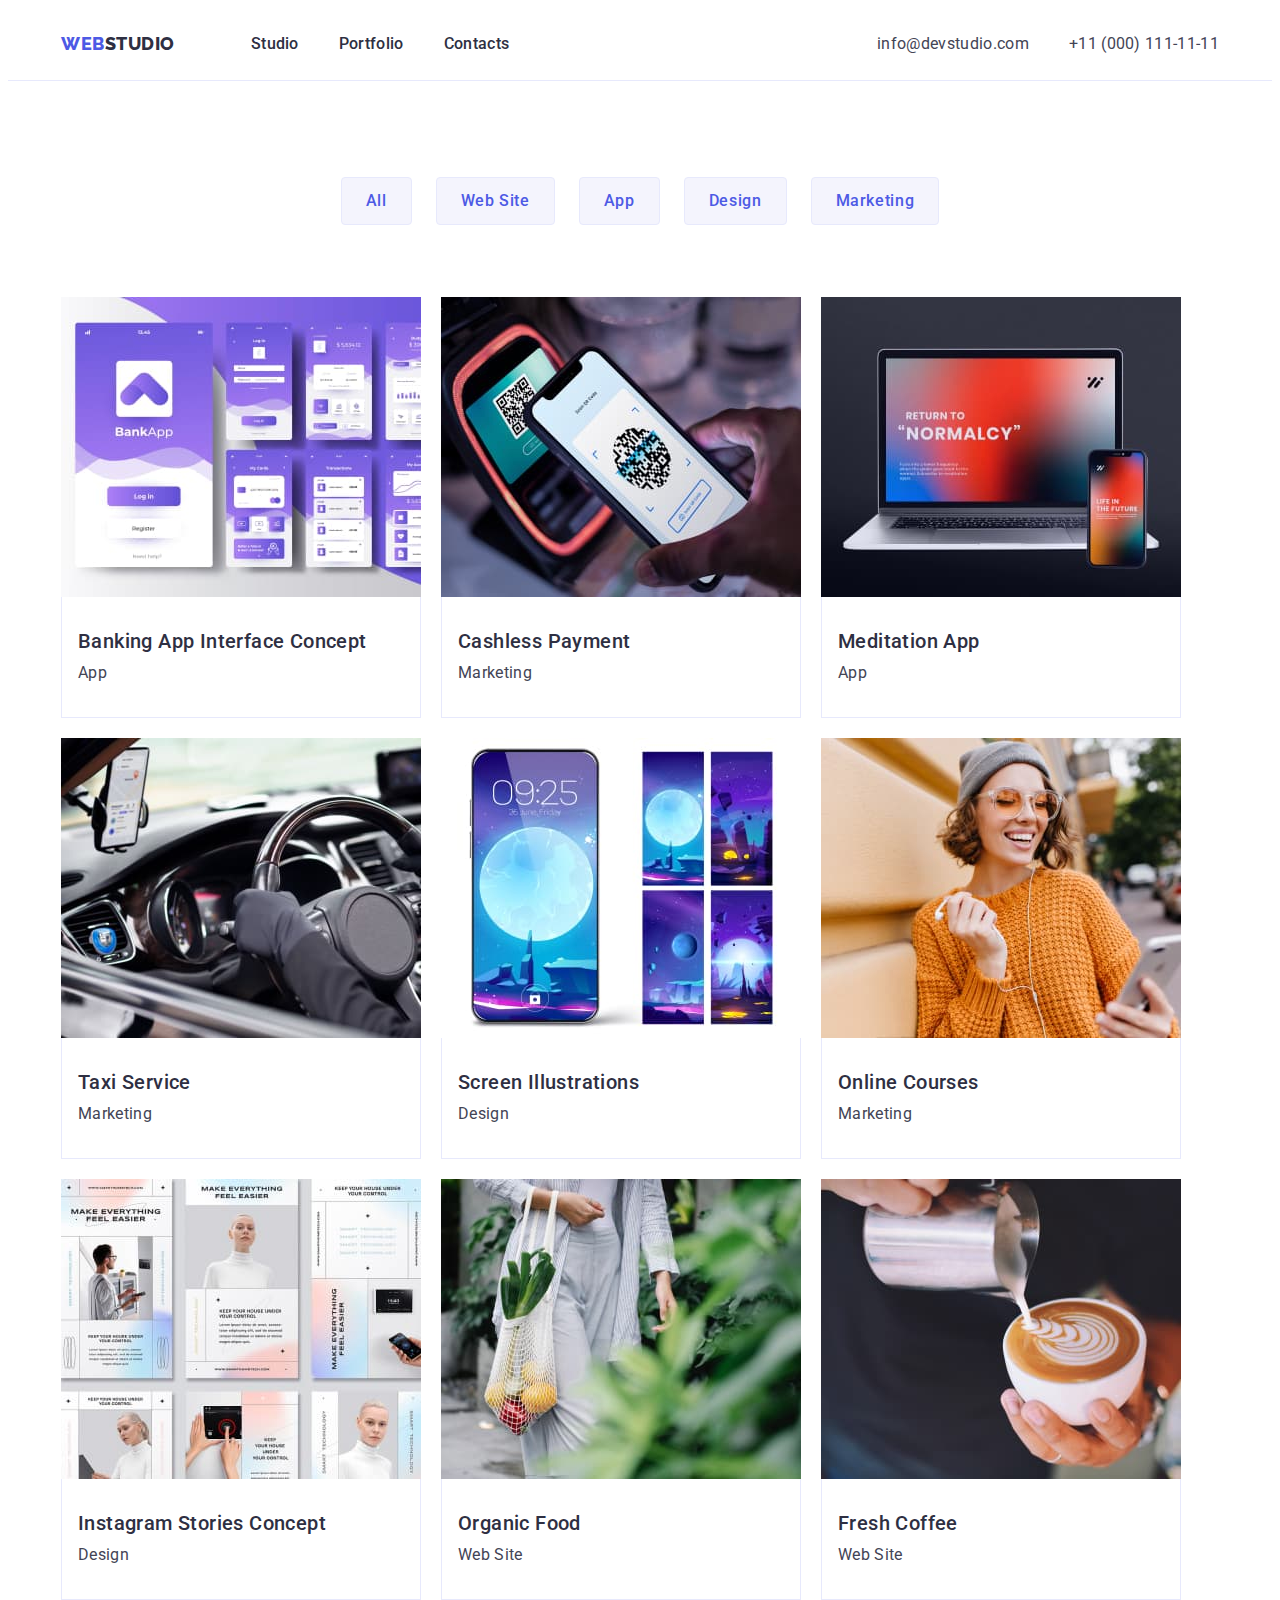
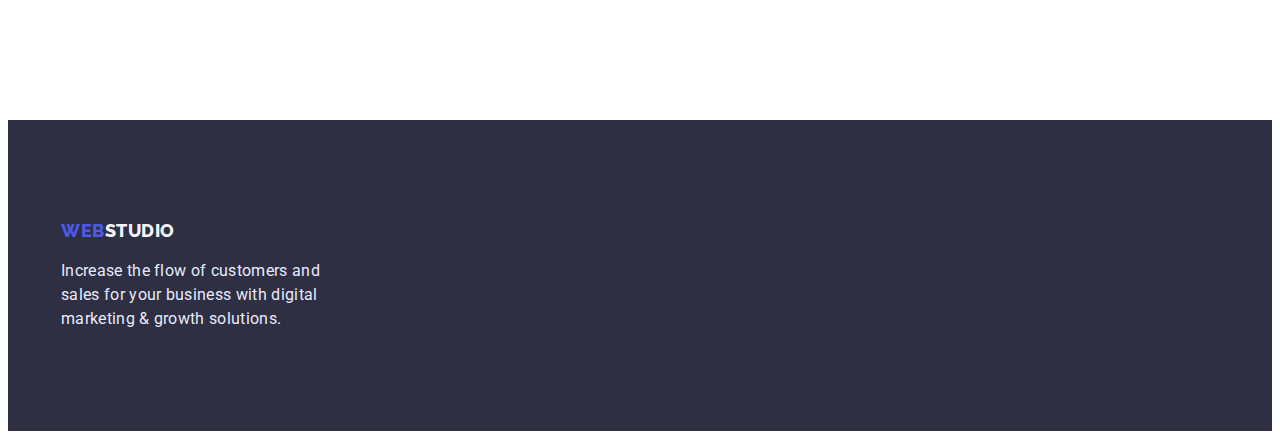
==== portfolio.html @ 16bb2b0f "Initial commit" ====
<!DOCTYPE html>
<html lang="en">
  <head>
    <meta charset="UTF-8" />
    <meta http-equiv="X-UA-Compatible" content="IE=edge" />
    <meta name="viewport" content="width=device-width, initial-scale=1.0" />
    <title>Document</title>
    <link rel="preconnect" href="https://fonts.googleapis.com" />
    <link rel="preconnect" href="https://fonts.gstatic.com" crossorigin />
    <link
      href="https://fonts.googleapis.com/css2?family=Raleway:wght@800&family=Roboto:ital,wght@0,400;0,500;0,700;1,900&display=swap"
      rel="stylesheet"
    />
    <link rel="stylesheet" href="https://cdnjs.cloudflare.com/ajax/libs/modern-normalize/1.1.0/modern-normalize.min.css" integrity="sha512-wpPYUAdjBVSE4KJnH1VR1HeZfpl1ub8YT/NKx4PuQ5NmX2tKuGu6U/JRp5y+Y8XG2tV+wKQpNHVUX03MfMFn9Q==" crossorigin="anonymous" referrerpolicy="no-referrer" />
    <link rel="stylesheet" href="./css/styles.css" />
  </head>
  <body>
    <header class="header">
      <div class="container header-container">
        <nav class="header-container-nav">
          <a class="header-logo link" href="./index.html"
            >Web <span class="header-logo-span">Studio</span></a
          >
          <ul class="header-list list">
            <li>
              <a class="header-link link" href="./index.html">Studio</a>
            </li>
            <li>
              <a class="header-link link" href="./portfolio.html">Portfolio</a>
            </li>
            <li><a class="header-link link" href="">Contacts</a></li>
          </ul>
        </nav>
        <address class="header-adress">
          <ul class="header-adress-list list">
            <li>
              <a
                class="header-adress-link link"
                href="mailto:info@devstudio.com"
                >info@devstudio.com</a
              >
            </li>
            <li>
              <a class="header-adress-link link" href="tel:+110001111111"
                >+11 (000) 111-11-11</a
              >
            </li>
          </ul>
        </address>
      </div>
    </header>
    <main>
      <section class="portfolio">
        <div class="container">
        <h1 class="portfolio-hidden"></h1>
        <ul class="portfolio-btn-list list">
          <li><button class="portfolio-btn" type="button">All</button></li>
          <li><button class="portfolio-btn" type="button">Web Site</button></li>
          <li><button class="portfolio-btn" type="button">App</button></li>
          <li><button class="portfolio-btn" type="button">Design</button></li>
          <li>
            <button class="portfolio-btn" type="button">Marketing</button>
          </li>
        </ul>
        <ul class="portfolio-list list">
          <li><a href="" class="portfolio-link link">
            <img
              src="./images/portfolio-img-1.jpg"
              alt="Bank app"
              width="360"
            />
            <div class="border">
            <h2 class="portfolio-list-title">Banking App Interface Concept</h2>
            <p class="portfolio-list-text">App</p></div>
          </a></li>
          <li><a href="" class="portfolio-link link">
            <img
              src="./images/portfolio-img-2.jpg"
              alt="Cashless payment"
              width="360"
            />
            <div class="border">
            <h2 class="portfolio-list-title">Cashless Payment</h2>
            <p class="portfolio-list-text">Marketing</p></div>
          </a></li>
          <li><a href="" class="portfolio-link link">
            <img
              src="./images/portfolio-img-3.jpg"
              alt="Meditation app"
              width="360"
            />
            <div class="border">
            <h2 class="portfolio-list-title">Meditation App</h2>
            <p class="portfolio-list-text">App</p></div>
          </a></li>
          <li><a href="" class="portfolio-link link">
            <img
              src="./images/portfolio-img-4.jpg"
              alt="Taxi service"
              width="360"
            />
            <div class="border">
            <h2 class="portfolio-list-title">Taxi Service</h2>
            <p class="portfolio-list-text">Marketing</p></div>
          </a></li>
          <li><a href="" class="portfolio-link link">
            <img
              src="./images/portfolio-img-5.jpg"
              alt="Screen illustrations"
              width="360"
            />
            <div class="border">
            <h2 class="portfolio-list-title">Screen Illustrations</h2>
            <p class="portfolio-list-text">Design</p></div>
          </a></li>
          <li><a href="" class="portfolio-link link">
            <img
              src="./images/portfolio-img-6.jpg"
              alt="Online cources"
              width="360"
            />
            <div class="border">
            <h2 class="portfolio-list-title">Online Courses</h2>
            <p class="portfolio-list-text">Marketing</p></div>
          </a></li>
          <li><a href="" class="portfolio-link link">
            <img
              src="./images/portfolio-img-7.jpg"
              alt="Instagram stories"
              width="360"
            />
            <div class="border">
            <h2 class="portfolio-list-title">Instagram Stories Concept</h2>
            <p class="portfolio-list-text">Design</p></div>
          </a></li>
          <li><a href="" class="portfolio-link link">
            <img
              src="./images/portfolio-img-8.jpg"
              alt="Organic food"
              width="360"
            />
            <div class="border">
            <h2 class="portfolio-list-title">Organic Food</h2>
            <p class="portfolio-list-text">Web Site</p></div>
          </a></li>
          <li><a href="" class="portfolio-link link">
            <img
              src="./images/portfolio-img-9.jpg"
              alt="Fresh coffee"
              width="360"
            />
            <div class="border">
            <h2 class="portfolio-list-title">Fresh Coffee</h2>
            <p class="portfolio-list-text">Web Site</p></div>
          </a></li>
        </ul>
        </div>
      </section>
    </main>
    <footer class="footer">
      <div class="container">
        <a class="footer-logo link" href="./index.html"
          >Web <span class="footer-logo-span">Studio</span></a
        >
        <p class="footer-text">
          Increase the flow of customers and sales for your business with
          digital marketing & growth solutions.
        </p>
      </div>
    </footer>
</html>
---- css/styles.css ----
:root {
    --logo-color: #4d5ae5;
    --logo-color-2: #2e2f42;
    --color-3: #404bbf;
    --color-4: #434455;
}

p, h1, h2, h3, h4, h5, h6 {
margin: 0;
}

body {
    font-family: 'Roboto', sans-serif;
    color: #434455;
}

.link {
    text-decoration: none;
}

.list {
    margin: 0;
    padding-left: 0;
    list-style-type: none;
}

img {
    display: block;
    max-width: 100%;
    height: auto;
}

.container {
    width: 1158px;
    padding: 0 15px;
    margin-left: auto;
    margin-right: auto;
}

/* header */

.header {
    text-decoration: none;
    padding: 24px 0;
    border-bottom: 1px solid #E7E9FC;
}

.header-container {
display: flex;
}

.header-container-nav {
    display: flex;
}

.header-logo {
    font-family: 'Raleway', sans-serif;
        font-weight: 800;
        font-size: 18px;
        line-height: 1.17;
        display: flex;
        align-items: center;
        letter-spacing: 0.03em;
        text-transform: uppercase;    
        color: var(--logo-color);
        text-decoration: none;
        margin-right: 76px;
}

.header-logo-span {
    color:var(--logo-color-2); 
}

.header-list {
    display: flex;
    gap: 40px;
}

.header-link {
font-weight: 500;
font-size: 16px;
line-height: 1.5;
letter-spacing: 0.02em;
color: var(--logo-color-2);
}

.header-link:hover,
.header-link:focus {
    color: var(--color-3)
}

.header-adress {
        font-style: normal;
        margin-left: auto;
}

.header-adress-list {
    display: flex;
    gap: 40px;
}

.header-adress-link {
        font-size: 16px;
        line-height: 1.5;
        letter-spacing: 0.02em;
        color: var(--color-4);
        font-style: normal;
}

.header-adress-link:hover,
.header-adress-link:focus {
    color: var(--color-3);
}

/* hero */

.hero {
    background-color: #2e2f42;
    padding: 188px 0;
}

.hero-title {
        font-size: 56px;
        line-height: 1.07;
        text-align: center;
        letter-spacing: 0.02em;
        color: #FFFFFF;
        background-color: #2E2F42;
        width: 496px;
        margin: 0 auto 48px;
}

.hero-btn {
    font-family: 'Roboto', sans-serif;
        font-weight: 500;
        font-size: 16px;
        line-height: 1.5;
        display: flex;
        align-items: center;
        letter-spacing: 0.04em;
        color: #FFFFFF;
        background-color: #4D5AE5;
        box-shadow: 0px 4px 4px rgba(0, 0, 0, 0.15);
        border-radius: 4px;
        border: 0;
        cursor: pointer;
        display: block;
        margin: 0 auto;
        padding: 16px 32px;
}

/* goals */

.goals {
    padding: 114px 0 120px;
}

.goals-title {
    font-weight: 500;
        font-size: 20px;
        line-height: 1.2;
        letter-spacing: 0.02em;
        color: #2E2F42;
        margin-bottom: 8px;
}

.goals-list {
    display: flex;
    gap: 24px;
}

.goals-text {
    font-size: 16px;
        line-height: 1.5;
        letter-spacing: 0.02em;
        color: #434455;
}

/* activities */

.activities {
    padding-bottom: 120px;
}

.activities-title {
    font-size: 36px;
        line-height: 1.11;
        text-align: center;
        letter-spacing: 0.02em;
        text-transform: capitalize;
        color: #2E2F42;
        margin-bottom: 72px;
}

.activities-list {
    display: flex;
    gap: 24px;
}

/* team */

.team {
    padding: 120px 0;
    background-color: #F4F4FD;
}

.team-list {
    display: flex;
    gap: 24px;
}

.team-list > li {
    background: #FFFFFF;
    box-shadow: 0px 1px 6px rgba(46, 47, 66, 0.08), 0px 1px 1px rgba(46, 47, 66, 0.16), 0px 2px 1px rgba(46, 47, 66, 0.08);
    border-radius: 0px 0px 4px 4px;
}

.team-title {
    font-size: 36px;
        line-height: 1.11;
        text-align: center;
        letter-spacing: 0.02em;
        text-transform: capitalize;
        color: #2E2F42;
        margin-bottom: 72px;
}

.team-subtitle {
    font-weight: 500;
        font-size: 20px;
        line-height: 1.2;
        text-align: center;
        letter-spacing: 0.02em;
        color: #2E2F42;
        margin-bottom: 8px;
}


.team-text {
    font-size: 16px;
        line-height: 1.5;
        text-align: center;
        letter-spacing: 0.02em;
        color: #434455;
}

.team-div {
    padding: 32px 0;
}

/* footer */

.footer {
    background-color: #2E2F42;
    padding: 100px 0;
}

.footer-logo {
    font-family: 'Raleway', sans-serif;
        font-weight: 800;
        font-size: 18px;
        line-height: 1.17;
        display: flex;
        align-items: center;
        letter-spacing: 0.03em;
        text-transform: uppercase;
        text-decoration: none;
        color: var(--logo-color);
        margin-bottom: 17.5px;
}

.footer-logo-span {
        color: #F4F4FD;
        text-decoration: none;
}

.footer-text {
    font-size: 16px;
        line-height: 1.5;
        letter-spacing: 0.02em;
        color: #E7E9FC;
        width: 264px;
}

/* portfolio */

.portfolio {
    padding: 96px 0 120px;
}

.portfolio-hidden {
    visibility: hidden;
}

.portfolio-btn {
font-family: 'Roboto', sans-serif;
    font-weight: 500;
    font-size: 16px;
    line-height: 1.5;
    display: flex;
    align-items: center;
    text-align: center;
    letter-spacing: 0.04em;
    color: #4D5AE5;
    min-width: 10px;
    height: 48px;
    background-color: #F4F4FD;
    border: 1px solid #E7E9FC;
    border-radius: 4px;
    cursor: pointer;
    padding: 12px 24px;

}

.portfolio-btn-list {
    display: flex;
    gap: 24px;
    justify-content: center;
    margin-bottom: 72px;
}

.portfolio-list {
    display: flex;
    flex-wrap: wrap;
    gap: 20px;
}

.portfolio-btn:hover,
.portfolio-btn:focus {
    background-color: #404BBF;
        box-shadow: 0px 3px 1px rgba(0, 0, 0, 0.1),
        0px 2px 1px rgba(0, 0, 0, 0.08),
        0px 2px 2px rgba(0, 0, 0, 0.12);
        border-radius: 4px;
        color: #FFFFFF;       
        border: 1px solid #000000;
        text-shadow: 0px 4px 4px rgba(0, 0, 0, 0.25);
    }

.portfolio-list-title {
        font-weight: 500;
        font-size: 20px;
        line-height: 1.2;
        letter-spacing: 0.02em;
        color: var(--logo-color-2);
        margin-bottom: 8px;
    }

.portfolio-list-text {
    font-size: 16px;
    line-height: 1.5;
    letter-spacing: 0.02em;
    color: var(--color-4);
}

.border {
    border: 1px solid #E7E9FC;
    border-top: none;
    padding-top: 32px;
    padding-left: 16px;
    padding-bottom: 32px;
}
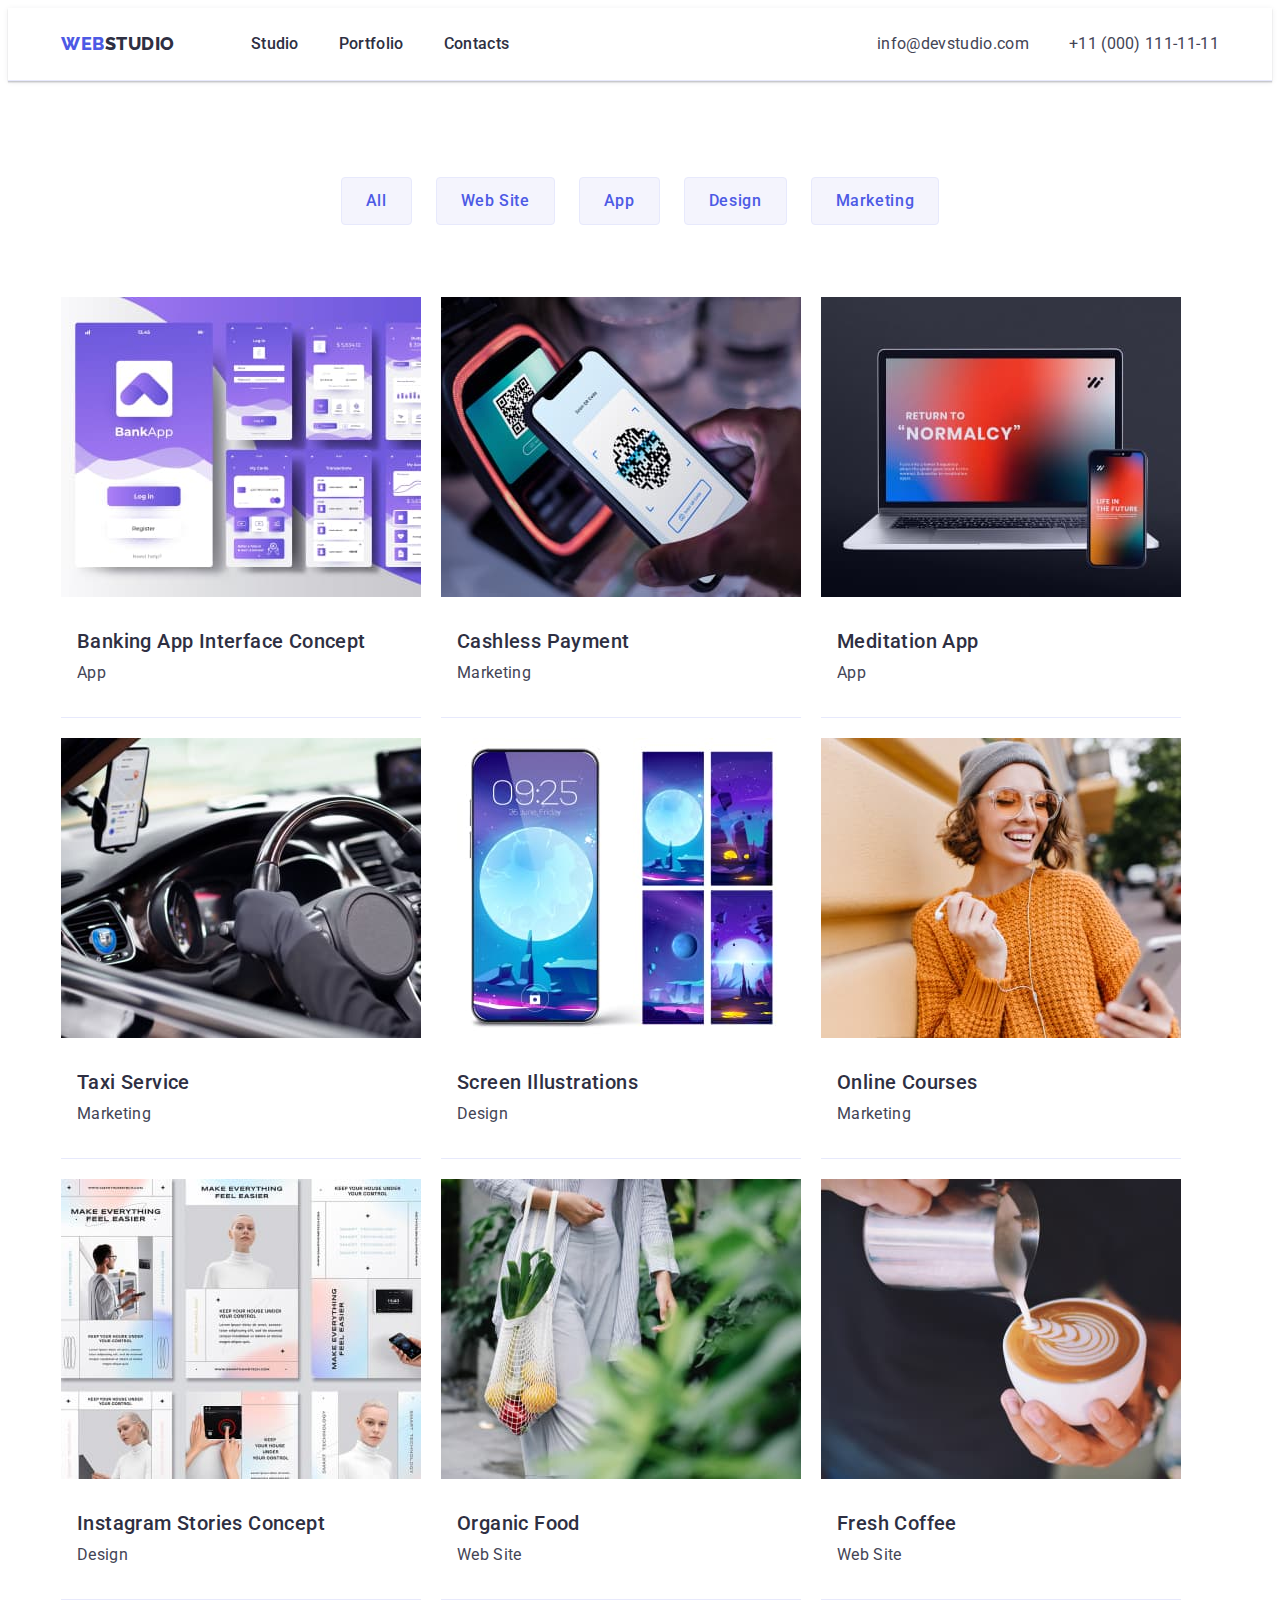
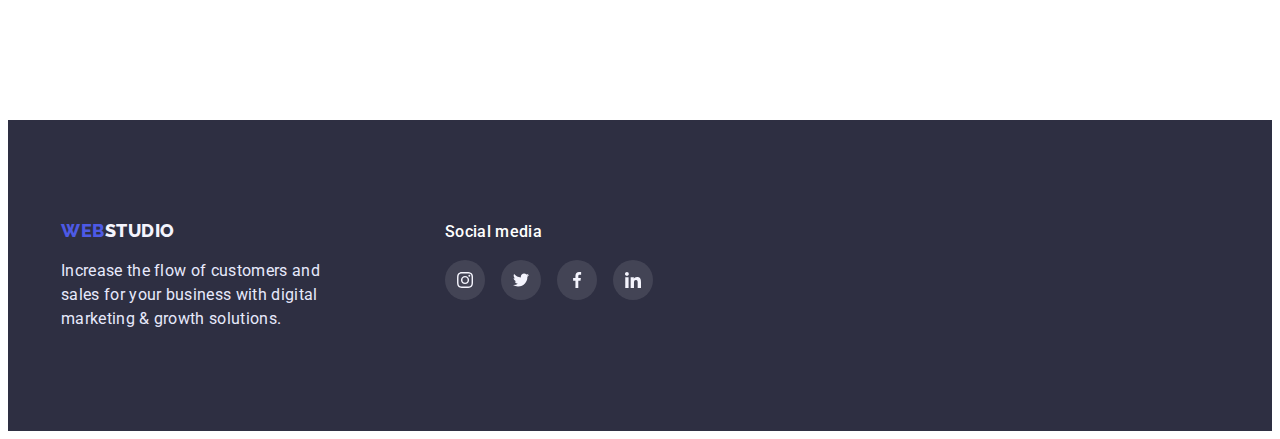
==== commit f959395b: "hw-4-update" ====
--- a/portfolio.html
+++ b/portfolio.html
@@ -63,6 +63,7 @@
           </li>
         </ul>
         <ul class="portfolio-list list">
+          <div class="border-list">
           <li><a href="" class="portfolio-link link">
             <img
               src="./images/portfolio-img-1.jpg"
@@ -72,7 +73,8 @@
             <div class="border">
             <h2 class="portfolio-list-title">Banking App Interface Concept</h2>
             <p class="portfolio-list-text">App</p></div>
-          </a></li>
+          </a></li></div>
+          <div class="border-list">
           <li><a href="" class="portfolio-link link">
             <img
               src="./images/portfolio-img-2.jpg"
@@ -82,7 +84,8 @@
             <div class="border">
             <h2 class="portfolio-list-title">Cashless Payment</h2>
             <p class="portfolio-list-text">Marketing</p></div>
-          </a></li>
+          </a></li></div>
+          <div class="border-list">
           <li><a href="" class="portfolio-link link">
             <img
               src="./images/portfolio-img-3.jpg"
@@ -92,7 +95,8 @@
             <div class="border">
             <h2 class="portfolio-list-title">Meditation App</h2>
             <p class="portfolio-list-text">App</p></div>
-          </a></li>
+          </a></li></div>
+          <div class="border-list">
           <li><a href="" class="portfolio-link link">
             <img
               src="./images/portfolio-img-4.jpg"
@@ -102,7 +106,8 @@
             <div class="border">
             <h2 class="portfolio-list-title">Taxi Service</h2>
             <p class="portfolio-list-text">Marketing</p></div>
-          </a></li>
+          </a></li></div>
+          <div class="border-list">
           <li><a href="" class="portfolio-link link">
             <img
               src="./images/portfolio-img-5.jpg"
@@ -112,7 +117,8 @@
             <div class="border">
             <h2 class="portfolio-list-title">Screen Illustrations</h2>
             <p class="portfolio-list-text">Design</p></div>
-          </a></li>
+          </a></li></div>
+          <div class="border-list">
           <li><a href="" class="portfolio-link link">
             <img
               src="./images/portfolio-img-6.jpg"
@@ -122,7 +128,8 @@
             <div class="border">
             <h2 class="portfolio-list-title">Online Courses</h2>
             <p class="portfolio-list-text">Marketing</p></div>
-          </a></li>
+          </a></li></div>
+          <div class="border-list">
           <li><a href="" class="portfolio-link link">
             <img
               src="./images/portfolio-img-7.jpg"
@@ -132,7 +139,8 @@
             <div class="border">
             <h2 class="portfolio-list-title">Instagram Stories Concept</h2>
             <p class="portfolio-list-text">Design</p></div>
-          </a></li>
+          </a></li></div>
+          <div class="border-list">
           <li><a href="" class="portfolio-link link">
             <img
               src="./images/portfolio-img-8.jpg"
@@ -142,7 +150,8 @@
             <div class="border">
             <h2 class="portfolio-list-title">Organic Food</h2>
             <p class="portfolio-list-text">Web Site</p></div>
-          </a></li>
+          </a></li></div>
+          <div class="border-list">
           <li><a href="" class="portfolio-link link">
             <img
               src="./images/portfolio-img-9.jpg"
@@ -152,20 +161,55 @@
             <div class="border">
             <h2 class="portfolio-list-title">Fresh Coffee</h2>
             <p class="portfolio-list-text">Web Site</p></div>
-          </a></li>
+          </a></li></div>
         </ul>
         </div>
       </section>
     </main>
     <footer class="footer">
-      <div class="container">
-        <a class="footer-logo link" href="./index.html"
-          >Web <span class="footer-logo-span">Studio</span></a
-        >
-        <p class="footer-text">
-          Increase the flow of customers and sales for your business with
-          digital marketing & growth solutions.
-        </p>
+      <div class="container footer-container">
+        <div>
+          <a class="footer-logo link" href="./index.html"
+            >Web <span class="footer-logo-span">Studio</span></a
+          >
+          <p class="footer-text">
+            Increase the flow of customers and sales for your business with
+            digital marketing & growth solutions.
+          </p>
+        </div>
+        <div class="footer-media">
+          <p class="footer-media-text">Social media</p>
+          <ul class="footer-logo-list list">
+            <li class="footer-item">
+              <a class="footer-link link" href="">
+                <svg class="footer-icon" width="16" height="16">
+                  <use href="./images/icons-team.svg#icon-team-svg-1"></use>
+                </svg>
+              </a>
+            </li>
+            <li class="footer-item">
+              <a class="footer-link link" href="">
+                <svg class="footer-icon" width="16" height="16">
+                  <use href="./images/icons-team.svg#icon-team-svg-2"></use>
+                </svg>
+              </a>
+            </li>
+            <li class="footer-item">
+              <a class="footer-link link" href="">
+                <svg class="footer-icon" width="16" height="16">
+                  <use href="./images/icons-team.svg#icon-team-svg-3"></use>
+                </svg>
+              </a>
+            </li>
+            <li class="footer-item">
+              <a class="footer-link link" href="">
+                <svg class="footer-icon" width="16" height="16">
+                  <use href="./images/icons-team.svg#icon-team-svg-4"></use>
+                </svg>
+              </a>
+            </li>
+          </ul>
+        </div>
       </div>
     </footer>
 </html>
--- a/css/styles.css
+++ b/css/styles.css
@@ -43,6 +43,7 @@
     text-decoration: none;
     padding: 24px 0;
     border-bottom: 1px solid #E7E9FC;
+    box-shadow: 0px 1px 6px rgba(46, 47, 66, 0.08), 0px 1px 1px rgba(46, 47, 66, 0.16), 0px 2px 1px rgba(46, 47, 66, 0.08);
 }
 
 .header-container {
@@ -116,7 +117,13 @@
 
 .hero {
     background-color: #2e2f42;
+    background-image: linear-gradient(rgba(46, 47, 66, 0.7), rgba(46, 47, 66, 0.7)), url(../images/hero-img.jpg);
+    background-repeat: no-repeat;
+    background-position: center;
+    background-size: cover;
     padding: 188px 0;
+    max-width: 1440px;
+    margin: 0 auto;
 }
 
 .hero-title {
@@ -125,7 +132,6 @@
         text-align: center;
         letter-spacing: 0.02em;
         color: #FFFFFF;
-        background-color: #2E2F42;
         width: 496px;
         margin: 0 auto 48px;
 }
@@ -149,11 +155,23 @@
         padding: 16px 32px;
 }
 
+.hero-btn:hover, .hero-btn:focus {
+    background-color: #404BBF;
+}
+
 /* goals */
 
 .goals {
-    padding: 114px 0 120px;
-}
+    padding: 120px 0 120px;
+}
+
+.goals .box {
+    width: 264px;
+    height: 112px;
+    background-color: #F4F4FD;
+    margin-bottom: 8px;
+}
+
 
 .goals-title {
     font-weight: 500;
@@ -176,6 +194,12 @@
         color: #434455;
 }
 
+.goals-list .box {
+    display: flex;
+    justify-content: center;
+    align-items: center;
+}
+
 /* activities */
 
 .activities {
@@ -242,10 +266,75 @@
         text-align: center;
         letter-spacing: 0.02em;
         color: #434455;
+        margin-bottom: 8px;
 }
 
 .team-div {
     padding: 32px 0;
+}
+
+.team-logo-list {
+    display: flex;
+    justify-content: center;
+    gap: 24px;
+}
+
+.team-item {
+    width: 40px;
+    height: 40px;
+    fill: #F4F4FD;
+}
+
+.team-link {
+    width: 100%;
+    height: 100%;
+    border-radius: 50%;
+    background-color: var(--logo-color);
+    display: flex;
+    justify-content: center;
+    align-items: center;
+}
+
+.team-link:hover, .team-link:focus {
+    background-color: #404BBF;
+}
+
+.team-icon {
+    fill:#F4F4FD;
+}
+
+/* customers */
+
+.customers-title {
+    font-size: 36px;
+        line-height: 1.11;
+        text-align: center;
+        letter-spacing: 0.02em;
+        color: var(--logo-color-2);
+        padding-top: 120px;
+        padding-bottom: 72px;
+}
+
+.customers-list {
+    padding-bottom: 120px;
+    display: flex;
+    gap: 24px;
+}
+
+.customers .box {
+    width: 168px;
+    height: 88px;
+    border: 1px solid #8E8F99;
+    border-radius: 4px;
+    fill: #8E8F99;
+    display: flex;
+    justify-content: center;
+    align-items: center;
+}
+
+.customers .box:hover {
+    fill: #404BBF;
+    border: 1px solid #404BBF;
 }
 
 /* footer */
@@ -280,6 +369,49 @@
         letter-spacing: 0.02em;
         color: #E7E9FC;
         width: 264px;
+        margin-right: 120px;
+}
+
+.footer-media-text {
+    font-weight: 500;
+        font-size: 16px;
+        line-height: 1.5;
+        letter-spacing: 0.02em;
+        color: #FFFFFF;
+        margin-bottom: 16px;
+}
+
+.footer-container {
+    display: flex;
+}
+
+.footer-logo-list {
+    display: flex;
+    gap: 16px;
+}
+
+.footer-item {
+    width: 40px;
+    height: 40px;
+}
+
+.footer-link {
+    width: 100%;
+    height: 100%;
+    border-radius: 50%;
+    background-color: rgba(255, 255, 255, 0.1);
+    display: flex;
+    justify-content: center;
+    align-items: center;
+}
+
+.footer-icon {
+    fill: #F4F4FD;
+}
+
+.footer-link:hover,
+.footer-link:focus {
+    background-color: #31D0AA;
 }
 
 /* portfolio */
@@ -335,6 +467,7 @@
         color: #FFFFFF;       
         border: 1px solid #000000;
         text-shadow: 0px 4px 4px rgba(0, 0, 0, 0.25);
+        border: transparent;
     }
 
 .portfolio-list-title {
@@ -351,12 +484,16 @@
     line-height: 1.5;
     letter-spacing: 0.02em;
     color: var(--color-4);
-}
+    }
 
 .border {
-    border: 1px solid #E7E9FC;
-    border-top: none;
+    border-bottom: 1px solid #E7E9FC;
     padding-top: 32px;
     padding-left: 16px;
     padding-bottom: 32px;
-}+    }
+
+    .border-list:hover,
+    .border-list:focus {
+        box-shadow: 0px 1px 6px rgba(46, 47, 66, 0.08), 0px 1px 1px rgba(46, 47, 66, 0.16), 0px 2px 1px rgba(46, 47, 66, 0.08);
+    }